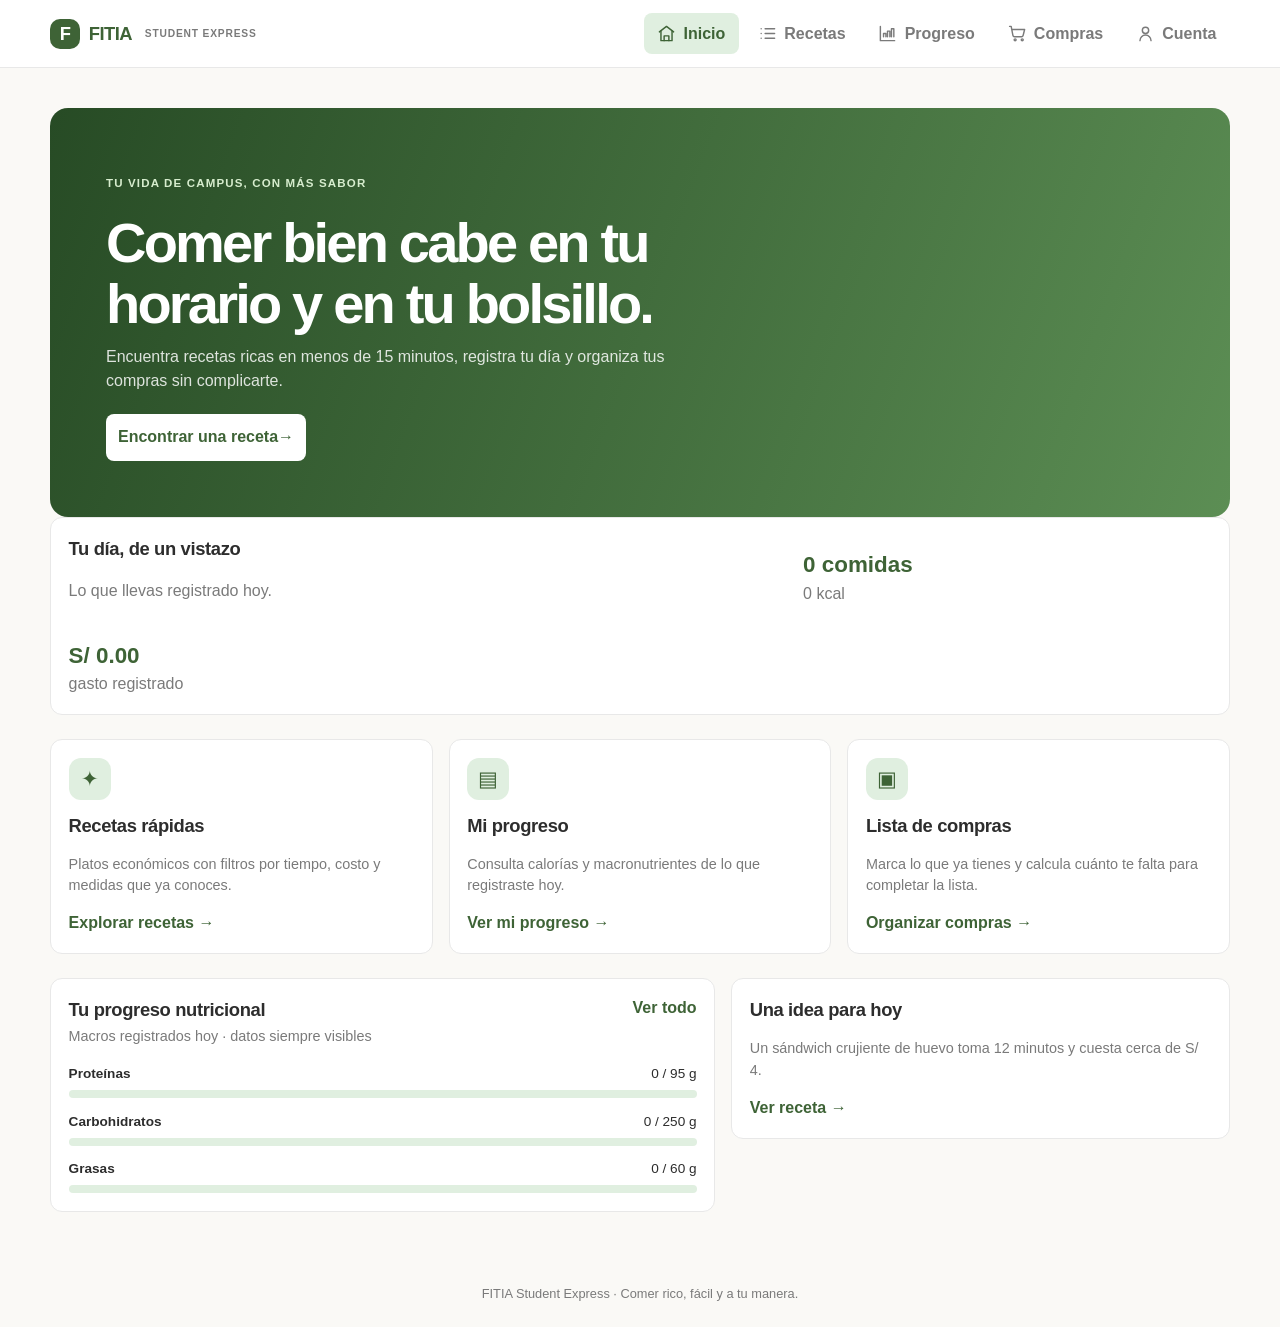
==== index.html @ e7eb4ef9 "act2" ====
<!DOCTYPE html>
<html lang="es">
<head>
    <meta charset="UTF-8">
    <meta name="viewport" content="width=device-width, initial-scale=1.0">
    <meta name="theme-color" content="#3E6336">
    <title>Inicio | FITIA Student Express</title>
    <link rel="stylesheet" href="css/styles.css">
    <script src="js/app.js" defer></script>
</head>
<body>
    <header class="site-header">
        <a class="brand" href="index.html" aria-label="FITIA Student Express, inicio"><span class="brand-mark">F</span> FITIA <span class="brand-express">STUDENT EXPRESS</span></a>
        <nav class="desktop-nav" aria-label="Navegación principal">
            <a class="active" href="index.html" aria-current="page"><svg class="nav-icon" viewBox="0 0 24 24" aria-hidden="true" focusable="false"><path d="m3 10 9-7 9 7"/><path d="M5 9v12h14V9"/><path d="M9 21v-6h6v6"/></svg><span>Inicio</span></a>
            <a href="pages/recetas.html"><svg class="nav-icon" viewBox="0 0 24 24" aria-hidden="true" focusable="false"><path d="M9 6h12M9 12h12M9 18h12"/><path d="M4 6h.01M4 12h.01M4 18h.01"/></svg><span>Recetas</span></a>
            <a href="pages/progreso.html"><svg class="nav-icon" viewBox="0 0 24 24" aria-hidden="true" focusable="false"><path d="M3 3v18h18"/><path d="M7 16v-4h3v4M12 16V9h3v7M17 16V6h3v10"/></svg><span>Progreso</span></a>
            <a href="pages/compras.html"><svg class="nav-icon" viewBox="0 0 24 24" aria-hidden="true" focusable="false"><path d="M2 3h2l2.2 11.5a2 2 0 0 0 2 1.6h8.9a2 2 0 0 0 2-1.6L21 7H5"/><circle cx="9" cy="20" r="1.25"/><circle cx="18" cy="20" r="1.25"/></svg><span>Compras</span></a>
            <a href="pages/cuenta.html"><svg class="nav-icon" viewBox="0 0 24 24" aria-hidden="true" focusable="false"><circle cx="12" cy="8" r="4"/><path d="M5 21a7 7 0 0 1 14 0"/></svg><span>Cuenta</span></a>
        </nav>
    </header>
    <main class="page-shell">
        <section class="hero">
            <p class="eyebrow">TU VIDA DE CAMPUS, CON MÁS SABOR</p>
            <h1>Comer bien cabe en tu horario y en tu bolsillo.</h1>
            <p>Encuentra recetas ricas en menos de 15 minutos, registra tu día y organiza tus compras sin complicarte.</p>
            <a class="button" href="pages/recetas.html">Encontrar una receta <span aria-hidden="true">→</span></a>
        </section>
        <section class="budget-card surface" aria-label="Resumen de hoy">
            <div><h2>Tu día, de un vistazo</h2><p class="muted">Lo que llevas registrado hoy.</p></div>
            <div><strong id="meal-count">0 comidas</strong><span id="total-calories" class="muted">0 kcal</span></div>
            <div><strong id="total-cost">S/ 0.00</strong><span class="muted">gasto registrado</span></div>
        </section>
        <section class="home-grid" aria-label="Herramientas de FITIA">
            <article class="feature-card surface"><span class="feature-icon" aria-hidden="true">✦</span><h2>Recetas rápidas</h2><p>Platos económicos con filtros por tiempo, costo y medidas que ya conoces.</p><a class="text-link" href="pages/recetas.html">Explorar recetas →</a></article>
            <article class="feature-card surface"><span class="feature-icon" aria-hidden="true">▤</span><h2>Mi progreso</h2><p>Consulta calorías y macronutrientes de lo que registraste hoy.</p><a class="text-link" href="pages/progreso.html">Ver mi progreso →</a></article>
            <article class="feature-card surface"><span class="feature-icon" aria-hidden="true">▣</span><h2>Lista de compras</h2><p>Marca lo que ya tienes y calcula cuánto te falta para completar la lista.</p><a class="text-link" href="pages/compras.html">Organizar compras →</a></article>
        </section>
        <section class="dashboard-grid">
            <article class="panel surface"><div class="section-title-row"><div><h2>Tu progreso nutricional</h2><p>Macros registrados hoy · datos siempre visibles</p></div><a class="text-link" href="pages/progreso.html">Ver todo</a></div>
                <div class="macro-bars" style="margin-top:1rem">
                    <div class="macro-line"><strong>Proteínas</strong><span id="protein-value">0 / 95 g</span><div class="progress-track"><span id="protein-bar" style="width:0%"></span></div></div>
                    <div class="macro-line"><strong>Carbohidratos</strong><span id="carbs-value">0 / 250 g</span><div class="progress-track"><span id="carbs-bar" style="width:0%"></span></div></div>
                    <div class="macro-line"><strong>Grasas</strong><span id="fat-value">0 / 60 g</span><div class="progress-track"><span id="fat-bar" style="width:0%"></span></div></div>
                </div>
            </article>
            <aside class="panel surface"><h2>Una idea para hoy</h2><p>Un sándwich crujiente de huevo toma 12 minutos y cuesta cerca de S/ 4.</p><a class="text-link" href="pages/recetas.html">Ver receta →</a></aside>
        </section>
    </main>
    <footer class="footer">FITIA Student Express · Comer rico, fácil y a tu manera.</footer>
    <nav class="mobile-nav" aria-label="Navegación móvil">
        <a class="active" href="index.html" aria-current="page"><svg class="nav-icon" viewBox="0 0 24 24" aria-hidden="true" focusable="false"><path d="m3 10 9-7 9 7"/><path d="M5 9v12h14V9"/><path d="M9 21v-6h6v6"/></svg><span>Inicio</span></a>
        <a href="pages/recetas.html"><svg class="nav-icon" viewBox="0 0 24 24" aria-hidden="true" focusable="false"><path d="M9 6h12M9 12h12M9 18h12"/><path d="M4 6h.01M4 12h.01M4 18h.01"/></svg><span>Recetas</span></a>
        <a href="pages/progreso.html"><svg class="nav-icon" viewBox="0 0 24 24" aria-hidden="true" focusable="false"><path d="M3 3v18h18"/><path d="M7 16v-4h3v4M12 16V9h3v7M17 16V6h3v10"/></svg><span>Progreso</span></a>
        <a href="pages/compras.html"><svg class="nav-icon" viewBox="0 0 24 24" aria-hidden="true" focusable="false"><path d="M2 3h2l2.2 11.5a2 2 0 0 0 2 1.6h8.9a2 2 0 0 0 2-1.6L21 7H5"/><circle cx="9" cy="20" r="1.25"/><circle cx="18" cy="20" r="1.25"/></svg><span>Compras</span></a>
        <a href="pages/cuenta.html"><svg class="nav-icon" viewBox="0 0 24 24" aria-hidden="true" focusable="false"><circle cx="12" cy="8" r="4"/><path d="M5 21a7 7 0 0 1 14 0"/></svg><span>Cuenta</span></a>
    </nav>
    <div id="toast" class="toast" role="status" aria-live="polite"></div>
</body>
</html>
---- css/styles.css ----
:root {
    --color-primary: #3E6336;
    --color-background: #FAF9F6;
    --color-surface: #FFFFFF;
    --color-text-main: #2D2D2D;
    --color-text-muted: #7A7A7A;
    --color-border: #E8E8E8;
    --color-progress-bg: #E0EFE0;
    --color-progress-fill: #5C8E54;
    font-family: 'Inter', 'Roboto', sans-serif;
    color: var(--color-text-main);
    background: var(--color-background);
    font-synthesis: none;
    text-rendering: optimizeLegibility;
}
* { box-sizing: border-box; }
body { margin: 0; min-width: 320px; background: var(--color-background); line-height: 1.5; padding-bottom: 5.2rem; }
a { color: inherit; text-decoration: none; }
button, input, select { font: inherit; }
button, select, input[type="checkbox"] { cursor: pointer; }
button:focus-visible, a:focus-visible, input:focus-visible, select:focus-visible { outline: 3px solid #9bbd91; outline-offset: 3px; }
.site-header { height: 68px; position: sticky; top: 0; z-index: 5; display: flex; align-items: center; justify-content: space-between; padding: 0 max(1.25rem, calc((100vw - 1180px)/2)); background: var(--color-surface); border-bottom: 1px solid var(--color-border); }
.brand { display: inline-flex; align-items: center; gap: .55rem; font-size: 1.15rem; font-weight: 800; color: var(--color-primary); letter-spacing: -.03em; }
.brand-mark { display: grid; place-items: center; width: 30px; height: 30px; border-radius: 10px; color: white; background: var(--color-primary); }
.brand-express { margin-left: .25rem; font-size: .64rem; letter-spacing: .08em; color: var(--color-text-muted); }
.desktop-nav { display: none; align-items: center; gap: .35rem; }
.desktop-nav a { display: flex; align-items: center; gap: .45rem; padding: .55rem .85rem; border-radius: 8px; color: var(--color-text-muted); font-weight: 600; }
.desktop-nav a:hover, .desktop-nav a.active { color: var(--color-primary); background: var(--color-progress-bg); }
.nav-icon { display: block; width: 19px; height: 19px; flex: 0 0 auto; fill: none; stroke: currentColor; stroke-width: 1.8; stroke-linecap: round; stroke-linejoin: round; }
.page-shell { width: min(100% - 2rem, 1180px); margin: 0 auto; padding: 2rem 0 3rem; }
.page-heading { margin: 0 0 1.4rem; }
.page-heading h1 { margin: .25rem 0; font-size: clamp(1.75rem, 5vw, 2.45rem); letter-spacing: -.04em; line-height: 1.2; }
.page-heading > p:last-child { margin: .4rem 0 0; color: var(--color-text-muted); }
.eyebrow { margin: 0; color: var(--color-primary); font-size: .72rem; font-weight: 800; letter-spacing: .1em; }
.surface { border: 1px solid var(--color-border); border-radius: 12px; background: var(--color-surface); }
.filter-panel { padding: 1rem; margin-bottom: 1.8rem; }
.section-title-row, .card-title-row { display: flex; align-items: flex-start; justify-content: space-between; gap: .75rem; }
h2 { margin: 0; font-size: 1.15rem; letter-spacing: -.02em; }
h3 { margin: 0; font-size: 1rem; line-height: 1.35; }
.muted { color: var(--color-text-muted); }
.section-title-row p { margin: .15rem 0 0; font-size: .88rem; }
.mode-badge, .small-note { align-self: center; color: var(--color-primary); background: var(--color-progress-bg); border-radius: 999px; padding: .35rem .65rem; font-size: .72rem; font-weight: 700; white-space: nowrap; }
.search-field { display: flex; align-items: center; gap: .55rem; margin: 1rem 0; border: 1px solid var(--color-border); border-radius: 9px; padding: .1rem .75rem; color: var(--color-primary); }
.search-field input { border: 0; outline: 0; width: 100%; min-height: 44px; background: transparent; color: var(--color-text-main); }
.search-field:focus-within { border-color: var(--color-primary); }
.filter-row { display: flex; flex-wrap: wrap; gap: .55rem; }
.filter-chip { display: inline-flex; align-items: center; gap: .45rem; min-height: 40px; padding: .45rem .7rem; border: 1px solid var(--color-border); border-radius: 9px; background: white; font-size: .82rem; font-weight: 600; }
.filter-chip:has(input:checked) { border-color: var(--color-primary); color: var(--color-primary); background: var(--color-progress-bg); }
.filter-chip input { accent-color: var(--color-primary); }
.select-chip { color: var(--color-text-muted); }
.select-chip select { border: 0; color: var(--color-text-main); background: transparent; font-weight: 600; }
.recipes-section { margin-bottom: 2rem; }
.results-heading { align-items: center; margin-bottom: .85rem; }
.recipe-card { overflow: hidden; transition: box-shadow .18s ease, transform .18s ease; }
.recipe-card:hover, .feature-card:hover, .meal-card:hover { box-shadow: 0 4px 12px rgba(0,0,0,.05); }
.recipe-card-body { padding: .9rem; }
.recipe-card-body .muted { margin: .25rem 0 .65rem; font-size: .78rem; }
.price { color: var(--color-primary); font-weight: 800; white-space: nowrap; }
.sensory-tags { display: flex; flex-wrap: wrap; gap: .35rem; }
.sensory-tags span { border-radius: 999px; padding: .22rem .5rem; background: #f2f4ef; color: #53694c; font-size: .68rem; font-weight: 700; }
.ingredients-preview { min-height: 2.5rem; margin: .65rem 0; color: var(--color-text-muted); font-size: .78rem; }
.recipe-actions { display: grid; grid-template-columns: 1fr 1fr; gap: .5rem; }
.button { min-height: 44px; border: 0; border-radius: 8px; padding:  .7rem .75rem; font-weight: 750; transition: filter .15s ease, transform .15s ease; }
.button:hover { filter: brightness(.95); }
.button:active { transform: scale(.98); }
.button-primary { background: var(--color-primary); color: white; }
.button-secondary { border: 1px solid var(--color-border); background: white; color: var(--color-primary); }
.button-full { width: 100%; padding: 14px; }
.icon-button { display: grid; place-items: center; width: 40px; height: 40px; border: 1px solid var(--color-border); border-radius: 50%; background: white; }
.empty-state { padding: 1.5rem; text-align: center; color: var(--color-text-muted); }
.toast { position: fixed; z-index: 10; left: 50%; bottom: 5.6rem; width: max-content; max-width: calc(100vw - 2rem); transform: translate(-50%, 1rem); opacity: 0; pointer-events: none; padding: .7rem 1rem; border-radius: 9px; color: white; background: #2D2D2D; transition: .2s ease; }
.toast.visible { transform: translate(-50%, 0); opacity: 1; }
.mobile-nav { position: fixed; z-index: 6; right: 0; bottom: 0; left: 0; display: grid; grid-template-columns: repeat(5, 1fr); padding: .45rem .25rem max(.45rem, env(safe-area-inset-bottom)); border-top: 1px solid var(--color-border); background: white; }
.mobile-nav a { display: flex; flex-direction: column; align-items: center; gap: .12rem; color: #929292; font-size: .64rem; font-weight: 600; }
.mobile-nav .nav-icon { width: 1.35rem; height: 1.35rem; }
.mobile-nav a.active { color: var(--color-primary); }
.sr-only { position: absolute; width: 1px; height: 1px; padding: 0; margin: -1px; overflow: hidden; clip: rect(0, 0, 0, 0); white-space: nowrap; border: 0; }
.hero { position: relative; overflow: hidden; padding: clamp(1.5rem, 6vw, 3.5rem); border-radius: 18px; color: white; background: linear-gradient(110deg, #274b25, #5C8E54); }
.hero h1 { max-width: 650px; margin: .4rem 0; font-size: clamp(2rem, 6vw, 3.5rem); line-height: 1.08; letter-spacing: -.05em; }
.hero p { max-width: 560px; margin: .7rem 0 1.3rem; color: rgb(255 255 255 / 84%); }
.hero .eyebrow { color: #d7edce; }
.hero .button { display: inline-flex; align-items: center; justify-content: center; background: white; color: var(--color-primary); }
.home-grid, .dashboard-grid { display: grid; grid-template-columns: 1fr; gap: 1rem; margin-top: 1.5rem; }
.feature-card, .panel, .meal-card { padding: 1.1rem; transition: box-shadow .18s ease, transform .18s ease; }
.feature-icon { display: grid; place-items: center; width: 42px; height: 42px; margin-bottom: .75rem; border-radius: 12px; color: var(--color-primary); background: var(--color-progress-bg); font-size: 1.3rem; }
.feature-card p, .panel p { color: var(--color-text-muted); font-size: .9rem; }
.text-link { color: var(--color-primary); font-weight: 750; }
.budget-card { display: grid; gap: 1.25rem; padding: 1.1rem; }
.budget-card strong { display: block; font-size: 1.4rem; color: var(--color-primary); }
.budget-editor > p { margin: .35rem 0 0; font-size: .88rem; }
.shopping-budget-form { display: grid; grid-template-columns: minmax(0, 1fr) auto; gap: .5rem; align-items: end; margin-top: .8rem; }
.shopping-budget-form label { grid-column: 1 / -1; font-size: .84rem; font-weight: 700; }
.shopping-budget-form input { width: 100%; min-width: 0; min-height: 44px; border: 1px solid var(--color-border); border-radius: 8px; padding: .65rem; background: white; }
.shopping-budget-summary h2 { margin-bottom: .3rem; }
.shopping-budget-totals { display: grid; grid-template-columns: repeat(2, minmax(0, 1fr)); gap: .75rem; margin: .55rem 0; }
.shopping-budget-totals > div { min-width: 0; }
.shopping-budget-totals .muted { display: block; font-size: .78rem; }
.shopping-budget-summary > p { margin: .2rem 0; font-size: .86rem; }
.shopping-budget-status.over-budget { color: #a12622; font-weight: 700; }
.progress-track { height: 10px; overflow: hidden; border-radius: 999px; background: var(--color-progress-bg); }
.progress-track span { display: block; height: 100%; border-radius: inherit; background: var(--color-progress-fill); }
.macro-bars { display: grid; gap: .85rem; }
.macro-line { display: grid; grid-template-columns: 1fr auto; gap: .35rem .75rem; font-size: .85rem; }
.macro-line .progress-track { grid-column: 1 / -1; height: 8px; }
.meal-list, .shopping-list { display: grid; gap: .65rem; }
.meal-card { display: flex; align-items: center; justify-content: space-between; gap: 1rem; }
.meal-card p { margin: .15rem 0 0; font-size: .82rem; }
.meal-card .remove-meal, .remove-item { border: 0; background: transparent; color: var(--color-text-muted); font-size: 1.2rem; }
.shopping-group { padding: 1rem; }
.shopping-group h3 { margin-bottom: .7rem; }
.shopping-item { display: flex; align-items: center; gap: .65rem; padding: .55rem 0; border-top: 1px solid var(--color-border); }
.shopping-item > label { display: flex; flex: 1; align-items: center; gap: .65rem; }
.shopping-item input { width: 18px; height: 18px; accent-color: var(--color-primary); }
.shopping-item.checked span { color: var(--color-text-muted); text-decoration: line-through; }
.shopping-item .remove-item { padding: .2rem .4rem; }
.add-item-form { display: grid; grid-template-columns: minmax(0, 1fr) 108px; gap: .5rem; margin: 1rem 0; }
.add-item-form input { flex: 1; min-width: 0; border: 1px solid var(--color-border); border-radius: 8px; padding: .7rem; background: white; }
.add-item-form select { width: 100%; min-width: 0; border: 1px solid var(--color-border); border-radius: 8px; padding: .7rem; background: white; color: var(--color-text-main); }
.add-item-form input:first-of-type, .add-item-form .button { grid-column: 1 / -1; }
.shopping-summary { display: flex; align-items: center; justify-content: space-between; gap: 1rem; }
.auth-card, .account-panel, .local-account-notice { width: min(100%, 560px); margin-right: auto; margin-left: auto; padding: 1.25rem; }
.account-panel { margin-top: 0; }
.local-account-notice { margin-top: 1rem; }
.local-account-notice h2 { font-size: 1rem; }
.local-account-notice p { margin-bottom: 0; color: var(--color-text-muted); font-size: .86rem; }
.auth-tabs { display: grid; grid-template-columns: 1fr 1fr; gap: .5rem; margin-bottom: .75rem; }
.auth-tabs .button { width: 100%; }
.auth-form { display: grid; gap: 1rem; }
.auth-form[hidden] { display: none; }
.form-field { display: grid; gap: .35rem; }
.form-field label { font-size: .86rem; font-weight: 700; }
.form-field input { width: 100%; min-height: 46px; border: 1px solid var(--color-border); border-radius: 8px; padding: .7rem; background: white; color: var(--color-text-main); }
.auth-message { min-height: 1.4rem; margin: .25rem 0 .75rem; color: var(--color-text-muted); font-size: .86rem; }
.auth-message.error { color: #a12622; }
.footer { padding: 1.5rem 1rem; text-align: center; color: var(--color-text-muted); font-size: .8rem; }
@media (min-width: 768px) {
    body { padding-bottom: 0; }
    .desktop-nav { display: flex; }
    .mobile-nav { display: none; }
    .page-shell { padding-top: 2.5rem; }
    .filter-panel { padding: 1.25rem; }
    .home-grid { grid-template-columns: repeat(3, 1fr); }
    .dashboard-grid { grid-template-columns: minmax(0, 1fr) minmax(280px, .75fr); align-items: start; }
    .budget-card { grid-template-columns: minmax(0, 1.4fr) minmax(220px, .8fr); align-items: center; }
    .add-item-form { grid-template-columns: minmax(0, 1fr) minmax(190px, .7fr) 120px auto; }
    .add-item-form input:first-of-type, .add-item-form .button { grid-column: auto; }
    .toast { bottom: 1.5rem; }
}
@media (min-width: 768px) and (max-width: 900px) {
    .desktop-nav { gap: .15rem; }
    .desktop-nav a { gap: .3rem; padding: .45rem .5rem; font-size: .88rem; }
    .brand-express { display: none; }
}
/* Nielsen 4, 8 y 10: los mismos patrones entre páginas, una interfaz limpia y movimiento opcional. */
@media (prefers-reduced-motion: reduce) {
    *, *::before, *::after { scroll-behavior: auto !important; transition-duration: .01ms !important; animation-duration: .01ms !important; }
}
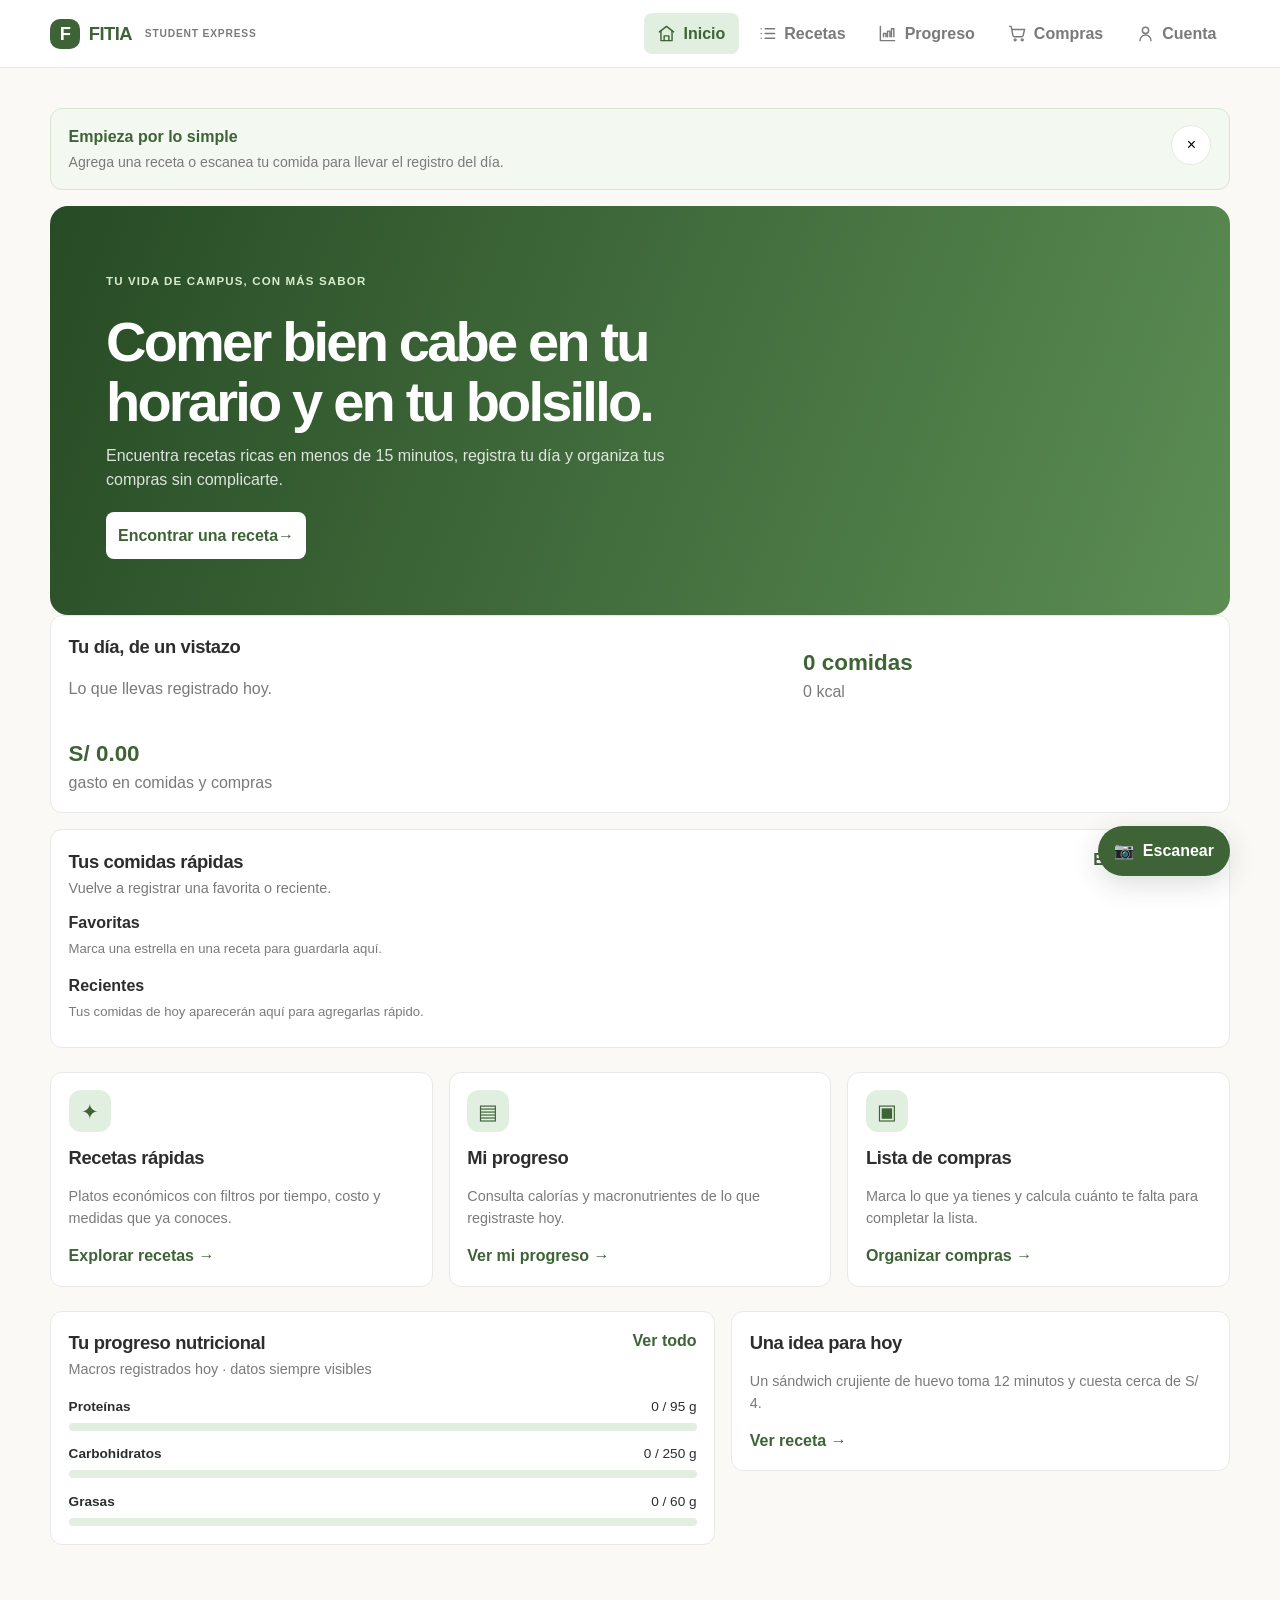
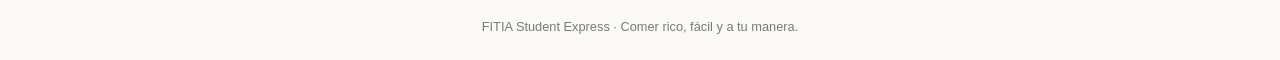
==== commit 59fb5e0d: "actualización2" ====
--- a/index.html
+++ b/index.html
@@ -20,6 +20,10 @@
         </nav>
     </header>
     <main class="page-shell">
+        <aside class="module-guide surface" data-module-guide="inicio" hidden>
+            <div><strong>Empieza por lo simple</strong><p>Agrega una receta o escanea tu comida para llevar el registro del día.</p></div>
+            <button class="icon-button" type="button" data-dismiss-guide aria-label="Cerrar guía">×</button>
+        </aside>
         <section class="hero">
             <p class="eyebrow">TU VIDA DE CAMPUS, CON MÁS SABOR</p>
             <h1>Comer bien cabe en tu horario y en tu bolsillo.</h1>
@@ -29,7 +33,11 @@
         <section class="budget-card surface" aria-label="Resumen de hoy">
             <div><h2>Tu día, de un vistazo</h2><p class="muted">Lo que llevas registrado hoy.</p></div>
             <div><strong id="meal-count">0 comidas</strong><span id="total-calories" class="muted">0 kcal</span></div>
-            <div><strong id="total-cost">S/ 0.00</strong><span class="muted">gasto registrado</span></div>
+            <div><strong id="total-cost">S/ 0.00</strong><span class="muted">gasto en comidas y compras</span></div>
+        </section>
+        <section class="quick-meals panel surface" aria-labelledby="quick-meals-title">
+            <div class="section-title-row"><div><h2 id="quick-meals-title">Tus comidas rápidas</h2><p class="muted">Vuelve a registrar una favorita o reciente.</p></div><a class="text-link" href="pages/progreso.html">Editar registros</a></div>
+            <div id="quick-meals" class="quick-meal-list"></div>
         </section>
         <section class="home-grid" aria-label="Herramientas de FITIA">
             <article class="feature-card surface"><span class="feature-icon" aria-hidden="true">✦</span><h2>Recetas rápidas</h2><p>Platos económicos con filtros por tiempo, costo y medidas que ya conoces.</p><a class="text-link" href="pages/recetas.html">Explorar recetas →</a></article>
@@ -38,10 +46,10 @@
         </section>
         <section class="dashboard-grid">
             <article class="panel surface"><div class="section-title-row"><div><h2>Tu progreso nutricional</h2><p>Macros registrados hoy · datos siempre visibles</p></div><a class="text-link" href="pages/progreso.html">Ver todo</a></div>
-                <div class="macro-bars" style="margin-top:1rem">
-                    <div class="macro-line"><strong>Proteínas</strong><span id="protein-value">0 / 95 g</span><div class="progress-track"><span id="protein-bar" style="width:0%"></span></div></div>
-                    <div class="macro-line"><strong>Carbohidratos</strong><span id="carbs-value">0 / 250 g</span><div class="progress-track"><span id="carbs-bar" style="width:0%"></span></div></div>
-                    <div class="macro-line"><strong>Grasas</strong><span id="fat-value">0 / 60 g</span><div class="progress-track"><span id="fat-bar" style="width:0%"></span></div></div>
+                <div class="macro-bars spaced-top">
+                    <div class="macro-line"><strong>Proteínas</strong><span id="protein-value">0 / 95 g</span><div class="progress-track"><span id="protein-bar"></span></div></div>
+                    <div class="macro-line"><strong>Carbohidratos</strong><span id="carbs-value">0 / 250 g</span><div class="progress-track"><span id="carbs-bar"></span></div></div>
+                    <div class="macro-line"><strong>Grasas</strong><span id="fat-value">0 / 60 g</span><div class="progress-track"><span id="fat-bar"></span></div></div>
                 </div>
             </article>
             <aside class="panel surface"><h2>Una idea para hoy</h2><p>Un sándwich crujiente de huevo toma 12 minutos y cuesta cerca de S/ 4.</p><a class="text-link" href="pages/recetas.html">Ver receta →</a></aside>
--- a/css/styles.css
+++ b/css/styles.css
@@ -7,6 +7,10 @@
     --color-border: #E8E8E8;
     --color-progress-bg: #E0EFE0;
     --color-progress-fill: #5C8E54;
+    --color-danger: #A12622;
+    --color-danger-bg: #FCECEB;
+    --color-success: #2F6F48;
+    --color-shadow: 0 8px 28px rgb(34 47 30 / 16%);
     font-family: 'Inter', 'Roboto', sans-serif;
     color: var(--color-text-main);
     background: var(--color-background);
@@ -18,7 +22,7 @@
 a { color: inherit; text-decoration: none; }
 button, input, select { font: inherit; }
 button, select, input[type="checkbox"] { cursor: pointer; }
-button:focus-visible, a:focus-visible, input:focus-visible, select:focus-visible { outline: 3px solid #9bbd91; outline-offset: 3px; }
+button:focus-visible, a:focus-visible, input:focus-visible, select:focus-visible, summary:focus-visible { outline: 3px solid #9bbd91; outline-offset: 3px; }
 .site-header { height: 68px; position: sticky; top: 0; z-index: 5; display: flex; align-items: center; justify-content: space-between; padding: 0 max(1.25rem, calc((100vw - 1180px)/2)); background: var(--color-surface); border-bottom: 1px solid var(--color-border); }
 .brand { display: inline-flex; align-items: center; gap: .55rem; font-size: 1.15rem; font-weight: 800; color: var(--color-primary); letter-spacing: -.03em; }
 .brand-mark { display: grid; place-items: center; width: 30px; height: 30px; border-radius: 10px; color: white; background: var(--color-primary); }
@@ -51,7 +55,7 @@
 .select-chip select { border: 0; color: var(--color-text-main); background: transparent; font-weight: 600; }
 .recipes-section { margin-bottom: 2rem; }
 .results-heading { align-items: center; margin-bottom: .85rem; }
-.recipe-card { overflow: hidden; transition: box-shadow .18s ease, transform .18s ease; }
+.recipe-card { position: relative; overflow: hidden; transition: box-shadow .18s ease, transform .18s ease; }
 .recipe-card:hover, .feature-card:hover, .meal-card:hover { box-shadow: 0 4px 12px rgba(0,0,0,.05); }
 .recipe-card-body { padding: .9rem; }
 .recipe-card-body .muted { margin: .25rem 0 .65rem; font-size: .78rem; }
@@ -65,10 +69,11 @@
 .button:active { transform: scale(.98); }
 .button-primary { background: var(--color-primary); color: white; }
 .button-secondary { border: 1px solid var(--color-border); background: white; color: var(--color-primary); }
+.button-danger { border: 1px solid var(--color-danger-bg); background: var(--color-danger-bg); color: var(--color-danger); }
 .button-full { width: 100%; padding: 14px; }
 .icon-button { display: grid; place-items: center; width: 40px; height: 40px; border: 1px solid var(--color-border); border-radius: 50%; background: white; }
 .empty-state { padding: 1.5rem; text-align: center; color: var(--color-text-muted); }
-.toast { position: fixed; z-index: 10; left: 50%; bottom: 5.6rem; width: max-content; max-width: calc(100vw - 2rem); transform: translate(-50%, 1rem); opacity: 0; pointer-events: none; padding: .7rem 1rem; border-radius: 9px; color: white; background: #2D2D2D; transition: .2s ease; }
+.toast { position: fixed; z-index: 10; left: 50%; bottom: 5.6rem; width: max-content; max-width: calc(100vw - 2rem); transform: translate(-50%, 1rem); opacity: 0; pointer-events: none; padding: .7rem 1rem; border-radius: 9px; color: white; background: #2D2D2D; box-shadow: var(--color-shadow); transition: .2s ease; }
 .toast.visible { transform: translate(-50%, 0); opacity: 1; }
 .mobile-nav { position: fixed; z-index: 6; right: 0; bottom: 0; left: 0; display: grid; grid-template-columns: repeat(5, 1fr); padding: .45rem .25rem max(.45rem, env(safe-area-inset-bottom)); border-top: 1px solid var(--color-border); background: white; }
 .mobile-nav a { display: flex; flex-direction: column; align-items: center; gap: .12rem; color: #929292; font-size: .64rem; font-weight: 600; }
@@ -96,14 +101,15 @@
 .shopping-budget-totals > div { min-width: 0; }
 .shopping-budget-totals .muted { display: block; font-size: .78rem; }
 .shopping-budget-summary > p { margin: .2rem 0; font-size: .86rem; }
-.shopping-budget-status.over-budget { color: #a12622; font-weight: 700; }
+.shopping-budget-status.over-budget { color: var(--color-danger); font-weight: 700; }
 .progress-track { height: 10px; overflow: hidden; border-radius: 999px; background: var(--color-progress-bg); }
 .progress-track span { display: block; height: 100%; border-radius: inherit; background: var(--color-progress-fill); }
+.macro-line .progress-track > span { width: 0; }
 .macro-bars { display: grid; gap: .85rem; }
 .macro-line { display: grid; grid-template-columns: 1fr auto; gap: .35rem .75rem; font-size: .85rem; }
 .macro-line .progress-track { grid-column: 1 / -1; height: 8px; }
 .meal-list, .shopping-list { display: grid; gap: .65rem; }
-.meal-card { display: flex; align-items: center; justify-content: space-between; gap: 1rem; }
+.meal-card { display: flex; flex-wrap: wrap; align-items: center; justify-content: space-between; gap: 1rem; }
 .meal-card p { margin: .15rem 0 0; font-size: .82rem; }
 .meal-card .remove-meal, .remove-item { border: 0; background: transparent; color: var(--color-text-muted); font-size: 1.2rem; }
 .shopping-group { padding: 1rem; }
@@ -131,8 +137,90 @@
 .form-field label { font-size: .86rem; font-weight: 700; }
 .form-field input { width: 100%; min-height: 46px; border: 1px solid var(--color-border); border-radius: 8px; padding: .7rem; background: white; color: var(--color-text-main); }
 .auth-message { min-height: 1.4rem; margin: .25rem 0 .75rem; color: var(--color-text-muted); font-size: .86rem; }
-.auth-message.error { color: #a12622; }
+.auth-message.error { color: var(--color-danger); }
 .footer { padding: 1.5rem 1rem; text-align: center; color: var(--color-text-muted); font-size: .8rem; }
+.spaced-top { margin-top: 1rem; }
+.meal-section { margin-top: 1rem; }
+.meal-section-heading { margin-bottom: .75rem; }
+.info-panel { margin-top: 1rem; }
+.shopping-progress { margin: 1rem 0 1.5rem; }
+.shopping-progress > span { width: 0; }
+.module-guide { display: flex; align-items: flex-start; justify-content: space-between; gap: 1rem; margin-bottom: 1rem; padding: 1rem 1.1rem; border-color: #d7e7d2; background: #f3f8f1; }
+.module-guide[hidden] { display: none; }
+.module-guide strong { color: var(--color-primary); }
+.module-guide p { margin: .2rem 0 0; color: var(--color-text-muted); font-size: .88rem; }
+.quick-meals { margin-top: 1rem; }
+.quick-meal-list { display: grid; gap: .55rem; margin-top: .8rem; }
+.quick-meal-row { display: grid; grid-template-columns: minmax(0, 1fr) auto; align-items: center; gap: .5rem; padding-top: .55rem; border-top: 1px solid var(--color-border); }
+.quick-meal-copy { min-width: 0; }
+.quick-meal-copy strong, .quick-meal-copy span { display: block; overflow-wrap: anywhere; }
+.quick-meal-copy span { color: var(--color-text-muted); font-size: .78rem; }
+.quick-meal-group > h3 { margin-bottom: .35rem; }
+.quick-meal-group > .muted { margin: 0 0 .45rem; font-size: .82rem; }
+.quick-meal-actions { display: flex; align-items: center; gap: .35rem; }
+.quick-meal-actions .button { min-height: 38px; padding: .45rem .65rem; }
+.portion-select { min-height: 38px; max-width: 84px; border: 1px solid var(--color-border); border-radius: 8px; padding: .35rem; background: white; color: var(--color-text-main); }
+.favorite-toggle { position: absolute; z-index: 1; top: .65rem; right: .65rem; display: grid; place-items: center; width: 40px; height: 40px; border: 1px solid var(--color-border); border-radius: 50%; background: white; color: #7A7A7A; font-size: 1.25rem; box-shadow: 0 2px 8px rgb(0 0 0 / 12%); }
+.favorite-toggle[aria-pressed="true"], .quick-favorite[aria-pressed="true"] { color: #B7791F; }
+.recipe-portion { display: flex; align-items: center; justify-content: flex-end; gap: .45rem; margin: .65rem 0; color: var(--color-text-muted); font-size: .78rem; font-weight: 650; }
+.portion-summary { display: block; margin: -.35rem 0 .65rem; color: var(--color-text-muted); font-size: .72rem; text-align: right; }
+.meal-card-main { flex: 1 1 180px; }
+.meal-edit-toggle { white-space: nowrap; }
+.meal-edit-form { display: grid; grid-template-columns: repeat(2, minmax(0, 1fr)); gap: .6rem; width: 100%; padding-top: .8rem; border-top: 1px solid var(--color-border); }
+.meal-edit-form[hidden] { display: none; }
+.meal-edit-form label { display: grid; gap: .25rem; color: var(--color-text-muted); font-size: .76rem; font-weight: 650; }
+.meal-edit-form input, .meal-edit-form select, .scan-field input, .scan-field select { width: 100%; min-width: 0; min-height: 42px; border: 1px solid var(--color-border); border-radius: 8px; padding: .55rem; background: white; color: var(--color-text-main); }
+.meal-edit-form .edit-name-field, .meal-edit-form .meal-edit-actions { grid-column: 1 / -1; }
+.meal-edit-actions { display: flex; justify-content: flex-end; gap: .5rem; }
+.recipe-grid { display: grid; grid-template-columns: 1fr; gap: 1rem; }
+.recipe-image { width: 100%; aspect-ratio: 16 / 10; object-fit: cover; background: var(--color-progress-bg); }
+.recipe-modal { width: min(92vw, 520px); max-height: 90vh; overflow-y: auto; border: 0; border-radius: 16px; padding: 0; color: var(--color-text-main); }
+.recipe-modal::backdrop { background: rgb(25 35 23 / 55%); }
+.recipe-modal-content { padding: 1.25rem; }
+.macro-grid { display: grid; grid-template-columns: repeat(2, 1fr); gap: .75rem; margin: 1rem 0; }
+.macro { padding: .85rem; border-radius: 10px; background: var(--color-background); }
+.macro strong, .macro span { display: block; }
+.modal-header { display: flex; justify-content: space-between; align-items: center; gap: 1rem; }
+.available-panel { margin: 0 0 1rem; padding: 0 1rem; }
+.available-panel summary { display: flex; align-items: center; justify-content: space-between; gap: .75rem; min-height: 64px; cursor: pointer; list-style: none; }
+.available-panel summary::-webkit-details-marker { display: none; }
+.available-panel summary > span:first-child { display: grid; gap: .15rem; }
+.available-panel summary strong { font-size: 1rem; }
+.available-panel summary .muted { font-size: .82rem; }
+.available-panel[open] { padding-bottom: 1rem; }
+.available-content { border-top: 1px solid var(--color-border); }
+.category-filters, .selected-ingredients { display: flex; flex-wrap: wrap; gap: .5rem; }
+.category-filters { margin: .85rem 0; }
+.category-filter, .selected-ingredient { min-height: 36px; border: 1px solid var(--color-border); border-radius: 999px; padding: .4rem .75rem; color: var(--color-text-muted); background: white; font-size: .8rem; font-weight: 650; }
+.category-filter[aria-pressed="true"], .selected-ingredient { border-color: var(--color-primary); color: var(--color-primary); background: var(--color-progress-bg); }
+.ingredient-grid { display: grid; grid-template-columns: repeat(2, minmax(0, 1fr)); gap: .55rem; }
+.ingredient-option { display: flex; align-items: center; gap: .45rem; min-width: 0; padding: .6rem; border: 1px solid var(--color-border); border-radius: 10px; background: white; cursor: pointer; }
+.ingredient-option.selected { border-color: var(--color-primary); background: var(--color-progress-bg); }
+.ingredient-option input { width: 18px; height: 18px; margin-left: auto; accent-color: var(--color-primary); }
+.ingredient-icon { display: grid; place-items: center; flex: 0 0 30px; height: 30px; border-radius: 50%; background: var(--color-background); }
+.ingredient-copy { min-width: 0; }
+.ingredient-copy strong, .ingredient-copy small { display: block; overflow-wrap: anywhere; }
+.ingredient-copy small { color: var(--color-text-muted); font-size: .68rem; }
+.ingredient-footer { display: flex; align-items: center; justify-content: space-between; gap: .75rem; margin-top: .9rem; }
+.selected-ingredients { align-items: center; min-height: 34px; }
+.ingredient-hint { margin: .7rem 0 0; color: var(--color-text-muted); font-size: .78rem; }
+.preparation-title { margin: 1.25rem 0 .6rem; font-size: 1rem; }
+.preparation-steps { display: grid; gap: .6rem; margin: 0 0 1rem; padding-left: 1.5rem; }
+.preparation-steps li { padding-left: .2rem; }
+.scan-fab { position: fixed; z-index: 7; right: max(1rem, calc((100vw - 1180px)/2)); bottom: 6rem; display: inline-flex; align-items: center; gap: .55rem; min-height: 50px; border: 0; border-radius: 999px; padding: .75rem 1rem; color: white; background: var(--color-primary); box-shadow: var(--color-shadow); font-weight: 750; }
+.scan-fab:hover { filter: brightness(.95); }
+.scan-modal { position: fixed; z-index: 20; inset: 0; display: none; align-items: center; justify-content: center; padding: 1rem; background: rgb(25 35 23 / 58%); }
+.scan-modal.active { display: flex; }
+.scan-card { width: min(100%, 520px); max-height: min(90vh, 760px); overflow-y: auto; border: 1px solid var(--color-border); border-radius: 16px; padding: 1.2rem; background: var(--color-surface); box-shadow: var(--color-shadow); }
+.scan-card h2 { margin-bottom: .25rem; }
+.scan-description { margin: 0 0 .9rem; color: var(--color-text-muted); font-size: .86rem; }
+.scan-mode-field { display: grid; gap: .35rem; margin: .85rem 0; font-size: .84rem; font-weight: 700; }
+.scan-file-input { position: absolute; width: 1px; height: 1px; overflow: hidden; clip: rect(0, 0, 0, 0); }
+.scan-preview { display: none; width: 100%; max-height: 260px; margin-top: .8rem; border-radius: 10px; object-fit: contain; background: var(--color-background); }
+.scan-result { display: grid; gap: .65rem; margin-top: .8rem; font-size: .9rem; }
+.scan-field { display: grid; gap: .3rem; font-size: .82rem; font-weight: 650; }
+.scan-progress { color: var(--color-primary); font-weight: 700; }
+.scan-actions { display: flex; justify-content: flex-end; flex-wrap: wrap; gap: .5rem; margin-top: 1rem; }
 @media (min-width: 768px) {
     body { padding-bottom: 0; }
     .desktop-nav { display: flex; }
@@ -145,13 +233,19 @@
     .add-item-form { grid-template-columns: minmax(0, 1fr) minmax(190px, .7fr) 120px auto; }
     .add-item-form input:first-of-type, .add-item-form .button { grid-column: auto; }
     .toast { bottom: 1.5rem; }
-}
+    .scan-fab { bottom: 1.5rem; }
+    .available-panel { padding-right: 1.25rem; padding-left: 1.25rem; }
+    .available-panel[open] { padding-bottom: 1.25rem; }
+    .ingredient-grid { grid-template-columns: repeat(4, minmax(0, 1fr)); }
+    .recipe-grid { grid-template-columns: repeat(3, minmax(0, 1fr)); }
+}
+@media (min-width: 1100px) { .recipe-grid { grid-template-columns: repeat(4, minmax(0, 1fr)); } }
+@media (min-width: 480px) { .ingredient-grid { grid-template-columns: repeat(3, minmax(0, 1fr)); } }
 @media (min-width: 768px) and (max-width: 900px) {
     .desktop-nav { gap: .15rem; }
     .desktop-nav a { gap: .3rem; padding: .45rem .5rem; font-size: .88rem; }
     .brand-express { display: none; }
 }
-/* Nielsen 4, 8 y 10: los mismos patrones entre páginas, una interfaz limpia y movimiento opcional. */
 @media (prefers-reduced-motion: reduce) {
     *, *::before, *::after { scroll-behavior: auto !important; transition-duration: .01ms !important; animation-duration: .01ms !important; }
 }
